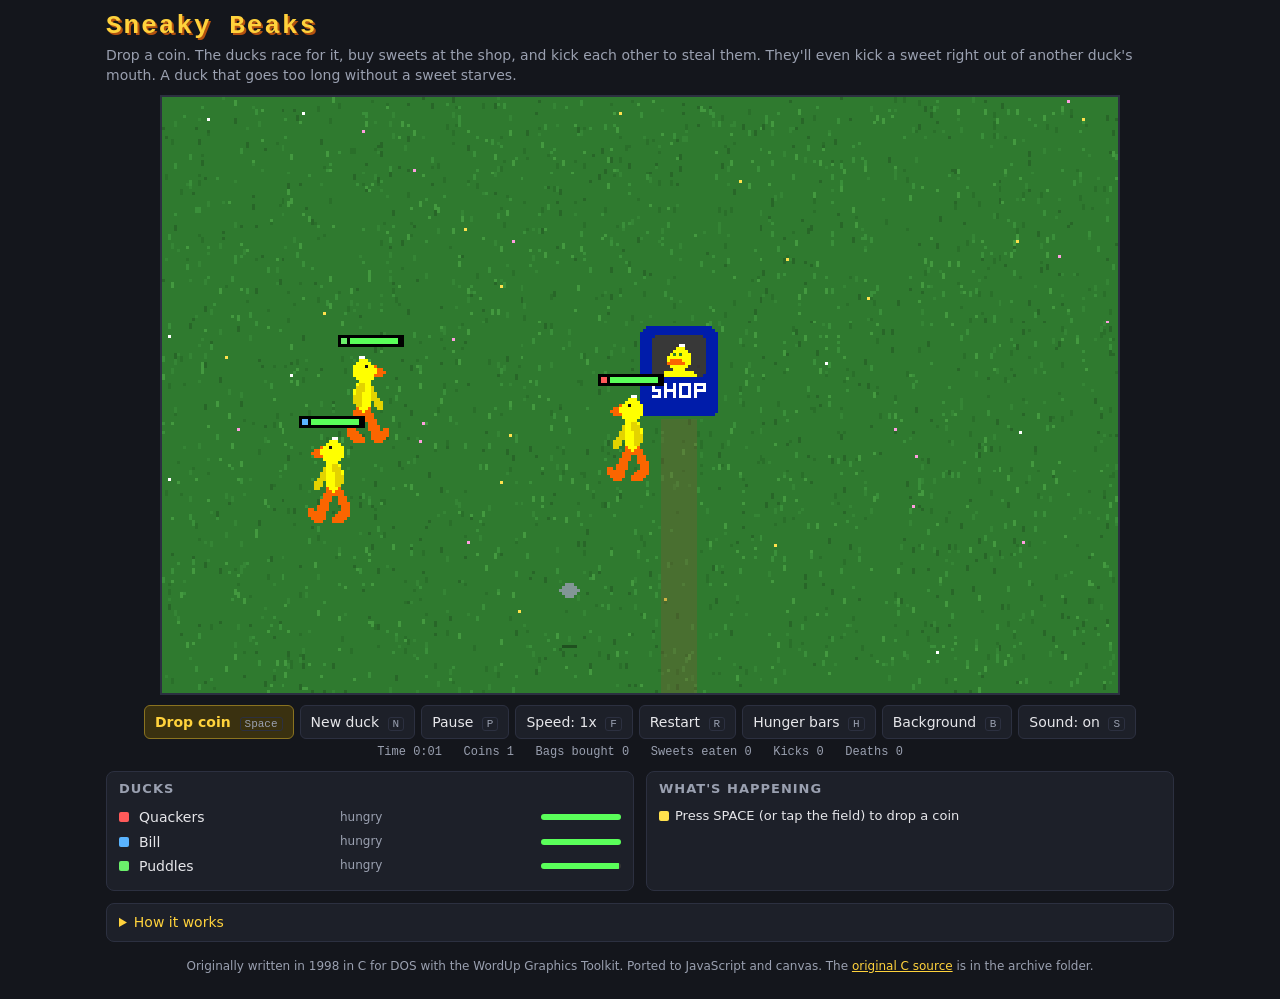
==== index.html @ c5d52c8a "Sneaky Beaks: browser port of a 1998 DOS C game Ducks race for coins, buy sweets at the shop and kic" ====
<!doctype html>
<html lang="en">
<head>
<meta charset="utf-8">
<meta name="viewport" content="width=device-width, initial-scale=1">
<title>Sneaky Beaks</title>
<meta name="description" content="Ducks race for your coins, buy sweets at the shop and kick each other to steal them. A browser port of an old DOS C game.">
<link rel="stylesheet" href="css/style.css">
</head>
<body>
<header>
  <h1>Sneaky Beaks</h1>
  <p class="sub">Drop a coin. The ducks race for it, buy sweets at the shop, and kick each other to steal them. They'll even kick a sweet right out of another duck's mouth. A duck that goes too long without a sweet starves.</p>
</header>

<main>
  <div id="stage"><canvas id="screen" width="320" height="200" aria-label="Sneaky Beaks game field"></canvas></div>

  <div class="buttons">
    <button id="btn-coin" class="primary">Drop coin <kbd>Space</kbd></button>
    <button id="btn-duck">New duck <kbd>N</kbd></button>
    <button id="btn-pause">Pause <kbd>P</kbd></button>
    <button id="btn-fast">Speed: 1x <kbd>F</kbd></button>
    <button id="btn-restart">Restart <kbd>R</kbd></button>
    <button id="btn-bars">Hunger bars <kbd>H</kbd></button>
    <button id="btn-bg">Background <kbd>B</kbd></button>
    <button id="btn-sound">Sound: on <kbd>S</kbd></button>
  </div>
  <div id="stats"></div>

  <div class="panels">
    <section>
      <h2>Ducks</h2>
      <ul id="roster"></ul>
    </section>
    <section>
      <h2>What's happening</h2>
      <ul id="log"></ul>
    </section>
  </div>

  <details class="howto">
    <summary>How it works</summary>
    <ul>
      <li><b>Space</b> (or <b>M</b>, as in the original) drops a coin somewhere random. <b>Click or tap</b> the field to drop it exactly where you want.</li>
      <li>Hungry ducks race to the coin. The winner pecks it up and walks it to the <b>shop</b>, where it buys a bag of sweets.</li>
      <li>Hungry ducks chase any duck carrying a coin or a bag, or one that has just got a sweet, and <b>kick</b> it. The victim may drop the coin, sweets may fly out of the bag, or the sweet may get knocked right out of its mouth.</li>
      <li>Ducks with sweets keep away from the others and eat one whenever they get peckish. A sweet on the ground gets pecked up and eaten straight away.</li>
      <li>The bar over each duck is its <b>hunger</b>. When it runs out, the duck dies.</li>
    </ul>
    <p>Sprites are read straight from the original <code>BEAK.SPR</code> (WGT sprite format). <a href="sprites.html">Open the sprite viewer</a> to see all 115 frames.</p>
  </details>
</main>

<footer>
  Originally written in 1998 in C for DOS with the WordUp Graphics Toolkit. Ported to JavaScript and canvas. The <a href="archive/BEK_SCR8.C">original C source</a> is in the archive folder.
</footer>

<script src="assets/beak.spr.js"></script>
<script src="js/spr.js"></script>
<script src="js/config.js"></script>
<script src="js/sound.js"></script>
<script src="js/game.js"></script>
<script src="js/render.js"></script>
<script src="js/main.js"></script>
</body>
</html>
---- css/style.css ----
:root {
  --bg: #14161c;
  --panel: #1d2029;
  --line: #2c3040;
  --text: #e6e6ea;
  --muted: #9aa0b0;
  --accent: #ffd23c;
}
* { box-sizing: border-box; }
html, body { margin: 0; background: var(--bg); color: var(--text); }
body {
  font: 14px/1.45 system-ui, -apple-system, "Segoe UI", Roboto, sans-serif;
  max-width: 1100px; margin: 0 auto; padding: 12px 16px 24px;
}
header h1 {
  margin: 0; font: bold 26px/1.1 "Courier New", monospace; letter-spacing: 2px;
  color: var(--accent); text-shadow: 2px 2px 0 #b5520f;
}
header .sub { margin: 4px 0 10px; color: var(--muted); }

#stage { width: 100%; display: flex; justify-content: center; }
#screen {
  display: block; background: #000; border: 2px solid var(--line);
  image-rendering: pixelated; image-rendering: crisp-edges;
  cursor: crosshair; touch-action: manipulation;
  max-width: 100%;
}

.buttons { display: flex; flex-wrap: wrap; gap: 6px; justify-content: center; margin: 10px 0 6px; }
button {
  font: inherit; color: var(--text); background: var(--panel); border: 1px solid var(--line);
  border-radius: 6px; padding: 6px 10px; cursor: pointer;
}
button:hover { border-color: var(--muted); }
button.primary { background: #3a3110; border-color: #8a7320; color: var(--accent); font-weight: 600; }
kbd {
  font: 11px monospace; color: var(--muted); border: 1px solid var(--line); border-radius: 3px;
  padding: 0 4px; margin-left: 4px;
}
#stats { text-align: center; color: var(--muted); font: 12px monospace; white-space: pre-wrap; }

.panels { display: grid; grid-template-columns: 1fr 1fr; gap: 12px; margin-top: 12px; }
@media (max-width: 700px) { .panels { grid-template-columns: 1fr; } kbd { display: none; } }
.panels section { background: var(--panel); border: 1px solid var(--line); border-radius: 8px; padding: 8px 12px; min-height: 120px; }
h2 { margin: 0 0 6px; font-size: 13px; text-transform: uppercase; letter-spacing: 1px; color: var(--muted); }
ul { list-style: none; margin: 0; padding: 0; }
#roster li { display: grid; grid-template-columns: 14px 1fr 1fr 80px; align-items: center; gap: 6px; padding: 2px 0; }
#roster li.gone { opacity: 0.4; text-decoration: line-through; }
#roster .st { color: var(--muted); font-size: 12px; }
#roster .bar { height: 6px; background: #333; border-radius: 3px; overflow: hidden; }
#roster .bar span { display: block; height: 100%; }
#log li { padding: 2px 0; font-size: 13px; }
.dot { display: inline-block; width: 10px; height: 10px; border-radius: 2px; margin-right: 6px; vertical-align: -1px; }

.howto { margin-top: 12px; background: var(--panel); border: 1px solid var(--line); border-radius: 8px; padding: 8px 12px; }
.howto summary { cursor: pointer; color: var(--accent); }
.howto li { list-style: disc; margin-left: 18px; padding: 2px 0; }
a { color: var(--accent); }
code { background: #000; padding: 0 4px; border-radius: 3px; }
footer { margin-top: 16px; color: var(--muted); font-size: 12px; text-align: center; }
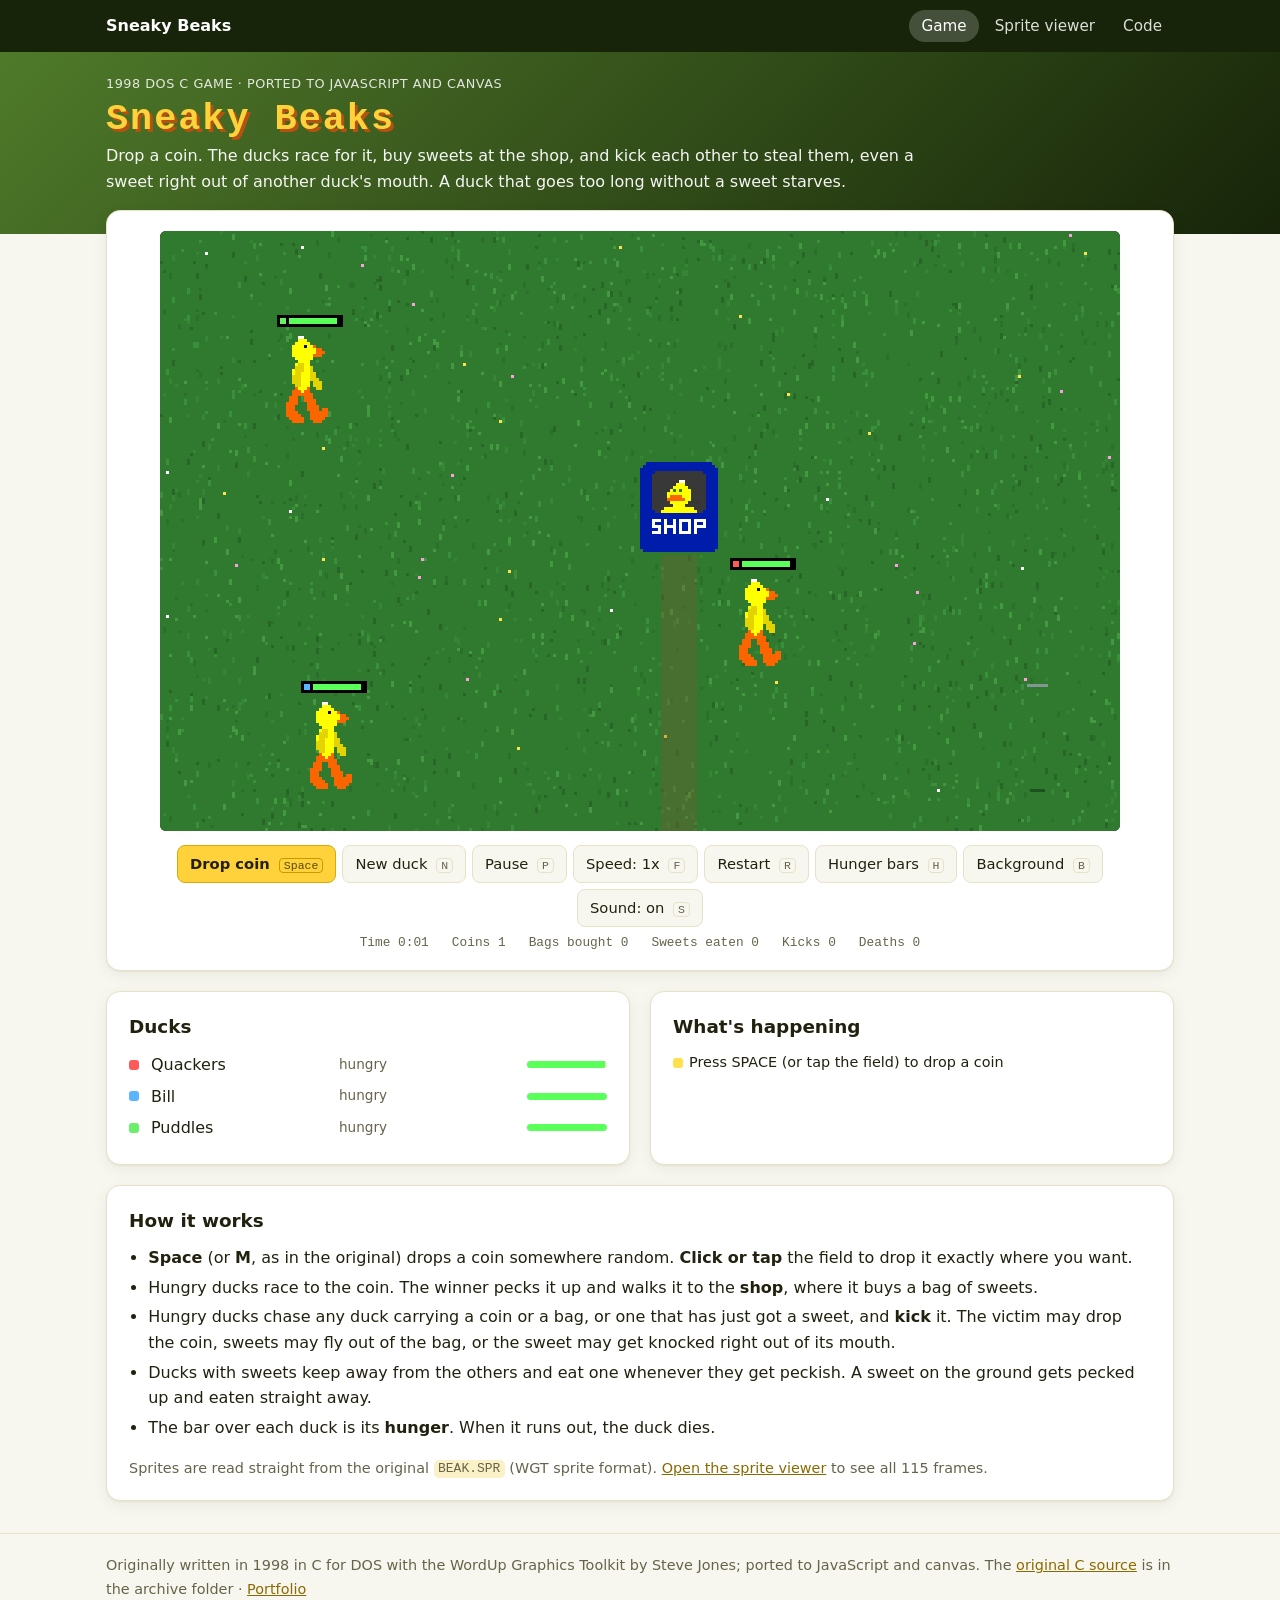
==== commit ed39642a: "Restyle: same look as the other portfolio demos, keeping the game's own touches - Top bar (game, spr" ====
--- a/index.html
+++ b/index.html
@@ -3,57 +3,79 @@
 <head>
 <meta charset="utf-8">
 <meta name="viewport" content="width=device-width, initial-scale=1">
+<meta name="color-scheme" content="light dark">
 <title>Sneaky Beaks</title>
 <meta name="description" content="Ducks race for your coins, buy sweets at the shop and kick each other to steal them. A browser port of an old DOS C game.">
 <link rel="stylesheet" href="css/style.css">
 </head>
 <body>
-<header>
-  <h1>Sneaky Beaks</h1>
-  <p class="sub">Drop a coin. The ducks race for it, buy sweets at the shop, and kick each other to steal them. They'll even kick a sweet right out of another duck's mouth. A duck that goes too long without a sweet starves.</p>
+<header class="topbar">
+  <div class="wrap">
+    <a class="brand" href="index.html">Sneaky Beaks</a>
+    <nav class="nav" aria-label="Pages">
+      <a class="active" href="index.html">Game</a>
+      <a href="sprites.html">Sprite viewer</a>
+      <a href="https://github.com/wizzard262/SneakyBeaks">Code</a>
+    </nav>
+  </div>
 </header>
 
-<main>
-  <div id="stage"><canvas id="screen" width="320" height="200" aria-label="Sneaky Beaks game field"></canvas></div>
+<section class="hero">
+  <div class="wrap">
+    <p class="eyebrow">1998 DOS C game &middot; ported to JavaScript and canvas</p>
+    <h1 class="pixel-title">Sneaky Beaks</h1>
+    <p class="lead">Drop a coin. The ducks race for it, buy sweets at the shop, and kick each other to steal them, even a sweet
+      right out of another duck's mouth. A duck that goes too long without a sweet starves.</p>
+  </div>
+</section>
 
-  <div class="buttons">
-    <button id="btn-coin" class="primary">Drop coin <kbd>Space</kbd></button>
-    <button id="btn-duck">New duck <kbd>N</kbd></button>
-    <button id="btn-pause">Pause <kbd>P</kbd></button>
-    <button id="btn-fast">Speed: 1x <kbd>F</kbd></button>
-    <button id="btn-restart">Restart <kbd>R</kbd></button>
-    <button id="btn-bars">Hunger bars <kbd>H</kbd></button>
-    <button id="btn-bg">Background <kbd>B</kbd></button>
-    <button id="btn-sound">Sound: on <kbd>S</kbd></button>
-  </div>
-  <div id="stats"></div>
+<main class="wrap">
+  <section class="card overlap" aria-label="Game">
+    <div id="stage"><canvas id="screen" width="320" height="200" aria-label="Sneaky Beaks game field"></canvas></div>
 
-  <div class="panels">
-    <section>
+    <div class="buttons">
+      <button id="btn-coin" class="primary">Drop coin <kbd>Space</kbd></button>
+      <button id="btn-duck">New duck <kbd>N</kbd></button>
+      <button id="btn-pause">Pause <kbd>P</kbd></button>
+      <button id="btn-fast">Speed: 1x <kbd>F</kbd></button>
+      <button id="btn-restart">Restart <kbd>R</kbd></button>
+      <button id="btn-bars">Hunger bars <kbd>H</kbd></button>
+      <button id="btn-bg">Background <kbd>B</kbd></button>
+      <button id="btn-sound">Sound: on <kbd>S</kbd></button>
+    </div>
+    <div id="stats"></div>
+  </section>
+
+  <div class="cards">
+    <section class="card">
       <h2>Ducks</h2>
       <ul id="roster"></ul>
     </section>
-    <section>
+    <section class="card">
       <h2>What's happening</h2>
       <ul id="log"></ul>
     </section>
+
+    <section class="card card-wide howto">
+      <h2>How it works</h2>
+      <ul>
+        <li><b>Space</b> (or <b>M</b>, as in the original) drops a coin somewhere random. <b>Click or tap</b> the field to drop it exactly where you want.</li>
+        <li>Hungry ducks race to the coin. The winner pecks it up and walks it to the <b>shop</b>, where it buys a bag of sweets.</li>
+        <li>Hungry ducks chase any duck carrying a coin or a bag, or one that has just got a sweet, and <b>kick</b> it. The victim may drop the coin, sweets may fly out of the bag, or the sweet may get knocked right out of its mouth.</li>
+        <li>Ducks with sweets keep away from the others and eat one whenever they get peckish. A sweet on the ground gets pecked up and eaten straight away.</li>
+        <li>The bar over each duck is its <b>hunger</b>. When it runs out, the duck dies.</li>
+      </ul>
+      <p class="small muted">Sprites are read straight from the original <code>BEAK.SPR</code> (WGT sprite format). <a href="sprites.html">Open the sprite viewer</a> to see all 115 frames.</p>
+    </section>
   </div>
-
-  <details class="howto">
-    <summary>How it works</summary>
-    <ul>
-      <li><b>Space</b> (or <b>M</b>, as in the original) drops a coin somewhere random. <b>Click or tap</b> the field to drop it exactly where you want.</li>
-      <li>Hungry ducks race to the coin. The winner pecks it up and walks it to the <b>shop</b>, where it buys a bag of sweets.</li>
-      <li>Hungry ducks chase any duck carrying a coin or a bag, or one that has just got a sweet, and <b>kick</b> it. The victim may drop the coin, sweets may fly out of the bag, or the sweet may get knocked right out of its mouth.</li>
-      <li>Ducks with sweets keep away from the others and eat one whenever they get peckish. A sweet on the ground gets pecked up and eaten straight away.</li>
-      <li>The bar over each duck is its <b>hunger</b>. When it runs out, the duck dies.</li>
-    </ul>
-    <p>Sprites are read straight from the original <code>BEAK.SPR</code> (WGT sprite format). <a href="sprites.html">Open the sprite viewer</a> to see all 115 frames.</p>
-  </details>
 </main>
 
-<footer>
-  Originally written in 1998 in C for DOS with the WordUp Graphics Toolkit. Ported to JavaScript and canvas. The <a href="archive/BEK_SCR8.C">original C source</a> is in the archive folder.
+<footer class="footer">
+  <div class="wrap">
+    Originally written in 1998 in C for DOS with the WordUp Graphics Toolkit by Steve Jones; ported to JavaScript and canvas.
+    The <a href="archive/BEK_SCR8.C">original C source</a> is in the archive folder &middot;
+    <a href="https://www.harriercarrier.com/portfolio.html">Portfolio</a>
+  </div>
 </footer>
 
 <script src="assets/beak.spr.js"></script>
--- a/css/style.css
+++ b/css/style.css
@@ -1,60 +1,345 @@
+/* Sneaky Beaks: the shared portfolio look (cards, light and dark, works on phones),
+   keeping the game's own touches: the yellow pixel title and the black 320x200 field. */
+
+/* Colours: light by default, dark when the device asks for it */
 :root {
-  --bg: #14161c;
-  --panel: #1d2029;
-  --line: #2c3040;
-  --text: #e6e6ea;
-  --muted: #9aa0b0;
-  --accent: #ffd23c;
-}
-* { box-sizing: border-box; }
-html, body { margin: 0; background: var(--bg); color: var(--text); }
+  --bg: #f8f7ef;
+  --surface: #ffffff;
+  --text: #22210f;
+  --muted: #66634a;
+  --border: #e6e2c8;
+  --accent: #8a6a00;
+  --accent-strong: #634c00;
+  --accent-soft: #fbf1c6;
+  --duck: #ffd23c;
+  --duck-shadow: #b5520f;
+  --hero-from: #4f7a2a;
+  --hero-to: #172409;
+  --shadow: 0 1px 2px rgba(40, 40, 10, 0.06), 0 4px 16px rgba(40, 40, 10, 0.06);
+  --radius: 14px;
+  --mono: ui-monospace, "Cascadia Code", Consolas, monospace;
+  /* older names, still used by the sprite viewer's own styles */
+  --panel: var(--surface);
+  --line: var(--border);
+}
+
+@media (prefers-color-scheme: dark) {
+  :root {
+    --bg: #12130d;
+    --surface: #1c1d14;
+    --text: #edebd8;
+    --muted: #aeab8c;
+    --border: #34352a;
+    --accent: #ffd23c;
+    --accent-strong: #ffe48a;
+    --accent-soft: #3a3410;
+    --hero-from: #34521a;
+    --hero-to: #0b1104;
+    --shadow: none;
+  }
+}
+
+* {
+  box-sizing: border-box;
+}
+
 body {
-  font: 14px/1.45 system-ui, -apple-system, "Segoe UI", Roboto, sans-serif;
-  max-width: 1100px; margin: 0 auto; padding: 12px 16px 24px;
-}
-header h1 {
-  margin: 0; font: bold 26px/1.1 "Courier New", monospace; letter-spacing: 2px;
-  color: var(--accent); text-shadow: 2px 2px 0 #b5520f;
-}
-header .sub { margin: 4px 0 10px; color: var(--muted); }
-
-#stage { width: 100%; display: flex; justify-content: center; }
+  margin: 0;
+  font-family: system-ui, -apple-system, "Segoe UI", Roboto, Helvetica, Arial, sans-serif;
+  line-height: 1.6;
+  color: var(--text);
+  background: var(--bg);
+}
+
+a {
+  color: var(--accent);
+}
+
+a:hover {
+  color: var(--accent-strong);
+}
+
+code {
+  font-family: var(--mono);
+  font-size: 0.9em;
+  background: var(--accent-soft);
+  padding: 0.1em 0.35em;
+  border-radius: 5px;
+}
+
+.wrap {
+  max-width: 1100px;
+  margin: 0 auto;
+  padding: 0 16px;
+}
+
+/* Top bar */
+.topbar {
+  background: var(--hero-to);
+  color: #fff;
+}
+
+.topbar .wrap {
+  display: flex;
+  flex-wrap: wrap;
+  align-items: center;
+  gap: 6px 18px;
+  padding-top: 10px;
+  padding-bottom: 10px;
+}
+
+.brand {
+  font-weight: 700;
+  color: #fff;
+  text-decoration: none;
+  margin-right: auto;
+}
+
+.brand:hover {
+  color: #fff;
+}
+
+.nav {
+  display: flex;
+  flex-wrap: wrap;
+  gap: 4px;
+}
+
+.nav a {
+  color: #fff;
+  text-decoration: none;
+  font-size: 0.95rem;
+  padding: 4px 12px;
+  border-radius: 999px;
+  opacity: 0.85;
+}
+
+.nav a:hover {
+  opacity: 1;
+  background: rgba(255, 255, 255, 0.12);
+}
+
+.nav a.active {
+  opacity: 1;
+  background: rgba(255, 255, 255, 0.2);
+}
+
+/* Header band: kept short so the game field fits on screen */
+.hero {
+  background: linear-gradient(135deg, var(--hero-from), var(--hero-to));
+  color: #fff;
+  padding: 22px 0 40px;
+}
+
+.hero code {
+  color: #fff;
+  background: rgba(255, 255, 255, 0.18);
+}
+
+.eyebrow {
+  margin: 0 0 4px;
+  font-size: 0.8rem;
+  letter-spacing: 0.04em;
+  text-transform: uppercase;
+  opacity: 0.85;
+}
+
+.pixel-title {
+  margin: 0 0 4px;
+  font: bold clamp(1.7rem, 5vw, 2.3rem) / 1.1 "Courier New", monospace;
+  letter-spacing: 2px;
+  color: var(--duck);
+  text-shadow: 3px 3px 0 var(--duck-shadow);
+}
+
+.lead {
+  margin: 0;
+  max-width: 820px;
+  opacity: 0.95;
+}
+
+/* Cards */
+.cards {
+  display: grid;
+  grid-template-columns: repeat(auto-fit, minmax(min(420px, 100%), 1fr));
+  gap: 20px;
+  padding: 20px 0 32px;
+}
+
+.card {
+  background: var(--surface);
+  border: 1px solid var(--border);
+  border-radius: var(--radius);
+  box-shadow: var(--shadow);
+  padding: 20px 22px;
+  min-width: 0;
+}
+
+.card-wide {
+  grid-column: 1 / -1;
+}
+
+.card h2 {
+  margin: 0 0 8px;
+  font-size: 1.15rem;
+}
+
+.card > :last-child {
+  margin-bottom: 0;
+}
+
+.overlap {
+  margin-top: -24px;
+}
+
+.muted {
+  color: var(--muted);
+}
+
+.small {
+  font-size: 0.9rem;
+}
+
+/* The game field */
+#stage {
+  width: 100%;
+  display: flex;
+  justify-content: center;
+}
+
 #screen {
-  display: block; background: #000; border: 2px solid var(--line);
-  image-rendering: pixelated; image-rendering: crisp-edges;
-  cursor: crosshair; touch-action: manipulation;
+  display: block;
   max-width: 100%;
-}
-
-.buttons { display: flex; flex-wrap: wrap; gap: 6px; justify-content: center; margin: 10px 0 6px; }
+  background: #000;
+  border-radius: 6px;
+  image-rendering: pixelated;
+  image-rendering: crisp-edges;
+  cursor: crosshair;
+  touch-action: manipulation;
+}
+
+.buttons {
+  display: flex;
+  flex-wrap: wrap;
+  gap: 6px;
+  justify-content: center;
+  margin: 14px 0 8px;
+}
+
 button {
-  font: inherit; color: var(--text); background: var(--panel); border: 1px solid var(--line);
-  border-radius: 6px; padding: 6px 10px; cursor: pointer;
-}
-button:hover { border-color: var(--muted); }
-button.primary { background: #3a3110; border-color: #8a7320; color: var(--accent); font-weight: 600; }
+  font: inherit;
+  font-size: 0.92rem;
+  color: var(--text);
+  background: var(--bg);
+  border: 1px solid var(--border);
+  border-radius: 8px;
+  padding: 6px 12px;
+  cursor: pointer;
+}
+
+button:hover {
+  border-color: var(--accent);
+}
+
+button.primary {
+  font-weight: 600;
+  color: #22210f;
+  background: var(--duck);
+  border-color: #d9a90a;
+}
+
+button.primary:hover {
+  background: #ffdd66;
+}
+
 kbd {
-  font: 11px monospace; color: var(--muted); border: 1px solid var(--line); border-radius: 3px;
-  padding: 0 4px; margin-left: 4px;
-}
-#stats { text-align: center; color: var(--muted); font: 12px monospace; white-space: pre-wrap; }
-
-.panels { display: grid; grid-template-columns: 1fr 1fr; gap: 12px; margin-top: 12px; }
-@media (max-width: 700px) { .panels { grid-template-columns: 1fr; } kbd { display: none; } }
-.panels section { background: var(--panel); border: 1px solid var(--line); border-radius: 8px; padding: 8px 12px; min-height: 120px; }
-h2 { margin: 0 0 6px; font-size: 13px; text-transform: uppercase; letter-spacing: 1px; color: var(--muted); }
-ul { list-style: none; margin: 0; padding: 0; }
-#roster li { display: grid; grid-template-columns: 14px 1fr 1fr 80px; align-items: center; gap: 6px; padding: 2px 0; }
-#roster li.gone { opacity: 0.4; text-decoration: line-through; }
-#roster .st { color: var(--muted); font-size: 12px; }
-#roster .bar { height: 6px; background: #333; border-radius: 3px; overflow: hidden; }
-#roster .bar span { display: block; height: 100%; }
-#log li { padding: 2px 0; font-size: 13px; }
-.dot { display: inline-block; width: 10px; height: 10px; border-radius: 2px; margin-right: 6px; vertical-align: -1px; }
-
-.howto { margin-top: 12px; background: var(--panel); border: 1px solid var(--line); border-radius: 8px; padding: 8px 12px; }
-.howto summary { cursor: pointer; color: var(--accent); }
-.howto li { list-style: disc; margin-left: 18px; padding: 2px 0; }
-a { color: var(--accent); }
-code { background: #000; padding: 0 4px; border-radius: 3px; }
-footer { margin-top: 16px; color: var(--muted); font-size: 12px; text-align: center; }
+  font: 0.72rem var(--mono);
+  color: var(--muted);
+  border: 1px solid var(--border);
+  border-radius: 4px;
+  padding: 0 4px;
+  margin-left: 4px;
+}
+
+button.primary kbd {
+  color: #5b4a00;
+  border-color: #c79a00;
+}
+
+@media (max-width: 700px) {
+  kbd {
+    display: none;
+  }
+}
+
+#stats {
+  text-align: center;
+  color: var(--muted);
+  font: 0.8rem var(--mono);
+  white-space: pre-wrap;
+}
+
+/* Ducks and the event log (filled in by js/render.js) */
+.card ul {
+  list-style: none;
+  margin: 0;
+  padding: 0;
+}
+
+#roster li {
+  display: grid;
+  grid-template-columns: 14px 1fr 1fr 80px;
+  align-items: center;
+  gap: 8px;
+  padding: 3px 0;
+}
+
+#roster li.gone {
+  opacity: 0.4;
+  text-decoration: line-through;
+}
+
+#roster .st {
+  color: var(--muted);
+  font-size: 0.85rem;
+}
+
+#roster .bar {
+  height: 7px;
+  background: var(--border);
+  border-radius: 4px;
+  overflow: hidden;
+}
+
+#roster .bar span {
+  display: block;
+  height: 100%;
+}
+
+#log li {
+  padding: 2px 0;
+  font-size: 0.9rem;
+}
+
+.dot {
+  display: inline-block;
+  width: 10px;
+  height: 10px;
+  border-radius: 3px;
+  margin-right: 6px;
+  vertical-align: -1px;
+}
+
+.howto li {
+  list-style: disc;
+  margin-left: 1.2em;
+  padding: 2px 0;
+}
+
+/* Footer */
+.footer {
+  border-top: 1px solid var(--border);
+  padding: 20px 0 28px;
+  font-size: 0.9rem;
+  color: var(--muted);
+}
